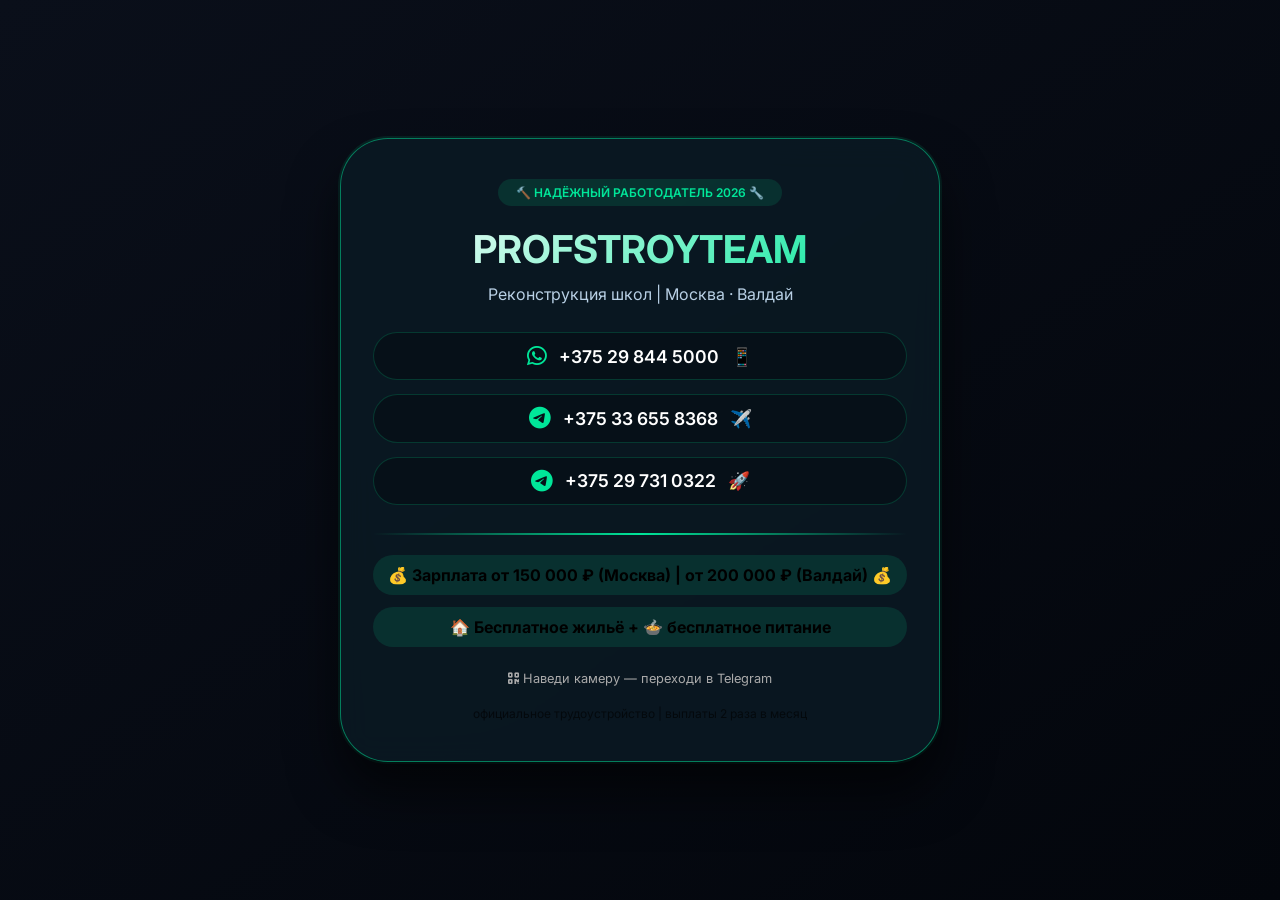
==== business-card.html @ ff72ca5f "Create business-card.html" ====
<!DOCTYPE html>
<html lang="ru">
<head>
    <meta charset="UTF-8">
    <meta name="viewport" content="width=device-width, initial-scale=1.0">
    <title>Визитка | PROFSTROYTEAM</title>
    <style>
        * {
            margin: 0;
            padding: 0;
            box-sizing: border-box;
        }
        body {
            min-height: 100vh;
            background: linear-gradient(145deg, #0a0f1a, #03060c);
            display: flex;
            justify-content: center;
            align-items: center;
            font-family: 'Inter', sans-serif;
            padding: 20px;
        }
        .business-card {
            max-width: 600px;
            width: 100%;
            background: rgba(10, 25, 35, 0.9);
            backdrop-filter: blur(16px);
            border-radius: 48px;
            padding: 40px 32px;
            border: 1px solid rgba(0, 230, 153, 0.5);
            box-shadow: 0 30px 50px rgba(0,0,0,0.6), 0 0 0 2px rgba(0,230,153,0.1);
            text-align: center;
            transition: 0.3s;
        }
        .business-card:hover {
            transform: scale(1.02);
            box-shadow: 0 35px 55px rgba(0,230,153,0.2);
        }
        .badge {
            background: #00e69920;
            display: inline-block;
            padding: 6px 18px;
            border-radius: 40px;
            font-size: 0.75rem;
            font-weight: 600;
            color: #00e699;
            margin-bottom: 20px;
        }
        h1 {
            font-size: 2.4rem;
            background: linear-gradient(135deg, #fff, #00e699);
            -webkit-background-clip: text;
            background-clip: text;
            color: transparent;
            margin-bottom: 12px;
        }
        .sub {
            color: #b8d0e5;
            margin-bottom: 28px;
            font-size: 1rem;
        }
        .contact-row {
            display: flex;
            flex-direction: column;
            gap: 14px;
            margin: 28px 0;
        }
        .contact-line {
            background: #00000040;
            padding: 12px 20px;
            border-radius: 60px;
            display: flex;
            align-items: center;
            justify-content: center;
            gap: 12px;
            font-size: 1.1rem;
            font-weight: 600;
            border: 1px solid #00e69930;
        }
        .contact-line i {
            color: #00e699;
            font-size: 1.4rem;
        }
        .contact-line a {
            color: white;
            text-decoration: none;
        }
        .divider {
            height: 2px;
            background: linear-gradient(90deg, transparent, #00e699, transparent);
            margin: 20px 0;
        }
        .salary-badge-card {
            background: #00e69920;
            padding: 10px;
            border-radius: 32px;
            font-weight: bold;
        }
        .qr-placeholder {
            margin-top: 24px;
            font-size: 0.8rem;
            color: #aaa;
        }
        @media (max-width: 500px) {
            .business-card { padding: 28px 20px; }
            h1 { font-size: 1.8rem; }
        }
    </style>
    <link rel="stylesheet" href="https://cdnjs.cloudflare.com/ajax/libs/font-awesome/6.0.0-beta3/css/all.min.css">
    <link href="https://fonts.googleapis.com/css2?family=Inter:wght@400;600;700;800&display=swap" rel="stylesheet">
</head>
<body>
    <div class="business-card">
        <div class="badge">🔨 НАДЁЖНЫЙ РАБОТОДАТЕЛЬ 2026 🔧</div>
        <h1>PROFSTROYTEAM</h1>
        <div class="sub">Реконструкция школ | Москва · Валдай</div>
        
        <div class="contact-row">
            <div class="contact-line">
                <i class="fab fa-whatsapp"></i>
                <a href="https://wa.me/375298445000">+375 29 844 5000</a>
                <span>📱</span>
            </div>
            <div class="contact-line">
                <i class="fab fa-telegram-plane"></i>
                <a href="https://t.me/+375336558368">+375 33 655 8368</a>
                <span>✈️</span>
            </div>
            <div class="contact-line">
                <i class="fab fa-telegram"></i>
                <a href="https://t.me/+375297310322">+375 29 731 0322</a>
                <span>🚀</span>
            </div>
        </div>

        <div class="divider"></div>
        
        <div class="salary-badge-card">
            💰 Зарплата от 150 000 ₽ (Москва) | от 200 000 ₽ (Валдай) 💰
        </div>
        <div class="salary-badge-card" style="margin-top: 12px;">
            🏠 Бесплатное жильё + 🍲 бесплатное питание
        </div>
        
        <div class="qr-placeholder">
            <i class="fas fa-qrcode"></i> Наведи камеру — переходи в Telegram
        </div>
        <div style="margin-top: 20px; font-size: 12px; opacity: 0.6;">
            официальное трудоустройство | выплаты 2 раза в месяц
        </div>
    </div>
</body>
</html>
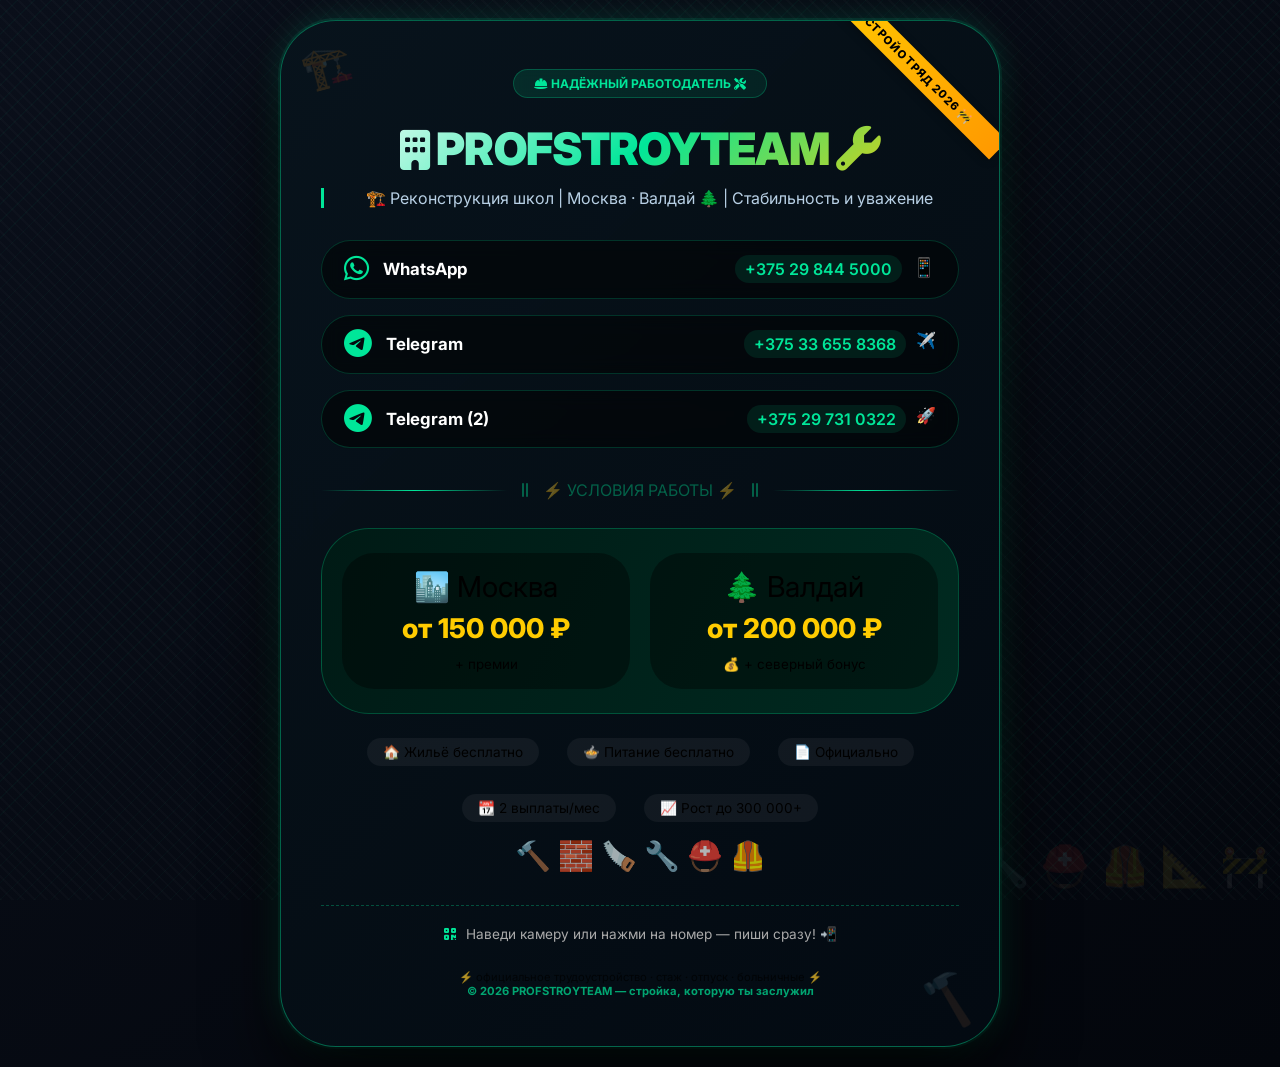
==== commit bab52e16: "Create business-card.html" ====
--- a/business-card.html
+++ b/business-card.html
@@ -2,151 +2,432 @@
 <html lang="ru">
 <head>
     <meta charset="UTF-8">
-    <meta name="viewport" content="width=device-width, initial-scale=1.0">
-    <title>Визитка | PROFSTROYTEAM</title>
+    <meta name="viewport" content="width=device-width, initial-scale=1.0, user-scalable=yes">
+    <title>PROFSTROYTEAM | Визитка | Стройка века 2026</title>
+    <link rel="stylesheet" href="https://cdnjs.cloudflare.com/ajax/libs/font-awesome/6.0.0-beta3/css/all.min.css">
+    <link href="https://fonts.googleapis.com/css2?family=Inter:opsz,wght@14..32,300;14..32,400;14..32,600;14..32,700;14..32,800;14..32,900&display=swap" rel="stylesheet">
     <style>
         * {
             margin: 0;
             padding: 0;
             box-sizing: border-box;
         }
+
         body {
             min-height: 100vh;
-            background: linear-gradient(145deg, #0a0f1a, #03060c);
+            background: linear-gradient(145deg, #0a0f1a 0%, #03060c 100%);
             display: flex;
             justify-content: center;
             align-items: center;
             font-family: 'Inter', sans-serif;
             padding: 20px;
-        }
+            position: relative;
+            overflow-x: hidden;
+        }
+
+        /* строительный фон с кракелюром */
+        body::before {
+            content: '';
+            position: fixed;
+            top: 0;
+            left: 0;
+            width: 100%;
+            height: 100%;
+            background-image: 
+                repeating-linear-gradient(45deg, rgba(255,255,255,0.02) 0px, rgba(255,255,255,0.02) 2px, transparent 2px, transparent 8px),
+                repeating-linear-gradient(135deg, rgba(0,230,153,0.03) 0px, rgba(0,230,153,0.03) 1px, transparent 1px, transparent 12px);
+            pointer-events: none;
+            z-index: 0;
+        }
+
+        /* строительные иконки-частицы (псевдо-элементы) */
+        body::after {
+            content: '🔨 🧱 🏗️ 🪚 🔧 ⛑️ 🦺 📐 🚧';
+            position: fixed;
+            bottom: 10px;
+            right: 10px;
+            font-size: 40px;
+            opacity: 0.08;
+            white-space: pre;
+            pointer-events: none;
+            z-index: 0;
+        }
+
+        /* главная карточка */
         .business-card {
-            max-width: 600px;
+            max-width: 720px;
             width: 100%;
-            background: rgba(10, 25, 35, 0.9);
-            backdrop-filter: blur(16px);
-            border-radius: 48px;
-            padding: 40px 32px;
-            border: 1px solid rgba(0, 230, 153, 0.5);
-            box-shadow: 0 30px 50px rgba(0,0,0,0.6), 0 0 0 2px rgba(0,230,153,0.1);
-            text-align: center;
-            transition: 0.3s;
-        }
+            background: linear-gradient(135deg, rgba(8, 20, 28, 0.95), rgba(3, 10, 18, 0.98));
+            backdrop-filter: blur(20px);
+            border-radius: 56px;
+            padding: 48px 40px;
+            border: 1px solid rgba(0, 230, 153, 0.4);
+            box-shadow: 0 40px 70px rgba(0, 0, 0, 0.8), 0 0 0 2px rgba(0, 230, 153, 0.1), 0 0 30px rgba(0, 230, 153, 0.2);
+            transition: all 0.4s cubic-bezier(0.2, 0.9, 0.4, 1.1);
+            position: relative;
+            z-index: 2;
+            overflow: hidden;
+        }
+
+        /* уголки со строительным акцентом */
+        .business-card::before {
+            content: '🏗️';
+            position: absolute;
+            top: 20px;
+            left: 20px;
+            font-size: 40px;
+            opacity: 0.15;
+            transform: rotate(-15deg);
+        }
+
+        .business-card::after {
+            content: '🔨';
+            position: absolute;
+            bottom: 20px;
+            right: 20px;
+            font-size: 48px;
+            opacity: 0.15;
+            transform: rotate(10deg);
+        }
+
         .business-card:hover {
-            transform: scale(1.02);
-            box-shadow: 0 35px 55px rgba(0,230,153,0.2);
-        }
+            transform: translateY(-8px) scale(1.01);
+            box-shadow: 0 50px 90px rgba(0, 0, 0, 0.9), 0 0 0 3px rgba(0, 230, 153, 0.3), 0 0 50px rgba(0, 230, 153, 0.3);
+            border-color: rgba(0, 230, 153, 0.7);
+        }
+
+        /* лента "строительный отряд" */
+        .construction-ribbon {
+            position: absolute;
+            top: 30px;
+            right: -35px;
+            background: linear-gradient(95deg, #ffcc00, #ff9900);
+            color: #000;
+            font-weight: 800;
+            font-size: 0.7rem;
+            padding: 6px 40px;
+            transform: rotate(45deg);
+            box-shadow: 0 2px 10px rgba(0,0,0,0.3);
+            letter-spacing: 1px;
+            z-index: 3;
+        }
+
         .badge {
-            background: #00e69920;
+            background: linear-gradient(105deg, #00e69920, #00a36c20);
             display: inline-block;
-            padding: 6px 18px;
-            border-radius: 40px;
+            padding: 6px 20px;
+            border-radius: 60px;
             font-size: 0.75rem;
-            font-weight: 600;
+            font-weight: 700;
             color: #00e699;
-            margin-bottom: 20px;
-        }
+            margin-bottom: 24px;
+            border: 1px solid #00e69940;
+            backdrop-filter: blur(4px);
+        }
+
         h1 {
-            font-size: 2.4rem;
-            background: linear-gradient(135deg, #fff, #00e699);
+            font-size: 2.8rem;
+            font-weight: 900;
+            background: linear-gradient(135deg, #FFFFFF, #00e699, #ffcc00);
             -webkit-background-clip: text;
             background-clip: text;
             color: transparent;
             margin-bottom: 12px;
-        }
+            letter-spacing: -0.02em;
+        }
+
         .sub {
             color: #b8d0e5;
-            margin-bottom: 28px;
+            margin-bottom: 32px;
             font-size: 1rem;
-        }
+            border-left: 3px solid #00e699;
+            padding-left: 16px;
+        }
+
+        /* строй-контакты */
         .contact-row {
             display: flex;
             flex-direction: column;
+            gap: 16px;
+            margin: 32px 0;
+        }
+
+        .contact-line {
+            background: rgba(0, 0, 0, 0.5);
+            backdrop-filter: blur(8px);
+            padding: 14px 22px;
+            border-radius: 80px;
+            display: flex;
+            align-items: center;
+            justify-content: space-between;
+            flex-wrap: wrap;
+            gap: 12px;
+            border: 1px solid rgba(0, 230, 153, 0.2);
+            transition: 0.25s;
+        }
+
+        .contact-line:hover {
+            border-color: #00e699;
+            background: rgba(0, 230, 153, 0.1);
+            transform: translateX(6px);
+        }
+
+        .contact-left {
+            display: flex;
+            align-items: center;
             gap: 14px;
-            margin: 28px 0;
-        }
-        .contact-line {
-            background: #00000040;
-            padding: 12px 20px;
-            border-radius: 60px;
+            font-weight: 700;
+            font-size: 1.05rem;
+        }
+
+        .contact-left i {
+            font-size: 1.8rem;
+            color: #00e699;
+        }
+
+        .contact-left span {
+            color: white;
+        }
+
+        .contact-right {
+            display: flex;
+            gap: 10px;
+        }
+
+        .contact-right a {
+            color: #00e699;
+            text-decoration: none;
+            font-weight: 600;
+            transition: 0.2s;
+            padding: 4px 10px;
+            border-radius: 40px;
+            background: rgba(0,230,153,0.1);
+        }
+
+        .contact-right a:hover {
+            background: #00e699;
+            color: #000;
+        }
+
+        /* разделитель с иконками */
+        .divider {
             display: flex;
             align-items: center;
             justify-content: center;
-            gap: 12px;
-            font-size: 1.1rem;
-            font-weight: 600;
-            border: 1px solid #00e69930;
-        }
-        .contact-line i {
+            gap: 15px;
+            margin: 28px 0;
+            color: #00e69960;
+        }
+
+        .divider-line {
+            height: 1px;
+            background: linear-gradient(90deg, transparent, #00e699, transparent);
+            flex: 1;
+        }
+
+        /* блок зарплаты */
+        .salary-block {
+            background: linear-gradient(115deg, #001a15, #002a20);
+            border-radius: 48px;
+            padding: 24px 20px;
+            margin: 20px 0;
+            border: 1px solid #00e69940;
+        }
+
+        .salary-grid {
+            display: flex;
+            justify-content: space-between;
+            flex-wrap: wrap;
+            gap: 20px;
+            text-align: center;
+        }
+
+        .salary-item-card {
+            flex: 1;
+            background: rgba(0,0,0,0.4);
+            border-radius: 32px;
+            padding: 16px;
+        }
+
+        .salary-label-icon {
+            font-size: 1.8rem;
+            display: block;
+        }
+
+        .salary-amount {
+            font-size: 1.7rem;
+            font-weight: 800;
+            color: #ffcc00;
+            margin: 8px 0;
+        }
+
+        .perks-mini {
+            display: flex;
+            justify-content: center;
+            gap: 28px;
+            margin: 24px 0 12px;
+            flex-wrap: wrap;
+        }
+
+        .perk-mini-item {
+            display: flex;
+            align-items: center;
+            gap: 8px;
+            background: rgba(255,255,255,0.05);
+            padding: 6px 16px;
+            border-radius: 40px;
+            font-size: 0.85rem;
+        }
+
+        /* кнопка QR / ссылка */
+        .qr-message {
+            text-align: center;
+            margin-top: 32px;
+            padding-top: 20px;
+            border-top: 1px dashed rgba(0,230,153,0.3);
+            font-size: 0.85rem;
+            color: #aaa;
+        }
+
+        .qr-message i {
             color: #00e699;
-            font-size: 1.4rem;
-        }
-        .contact-line a {
-            color: white;
-            text-decoration: none;
-        }
-        .divider {
-            height: 2px;
-            background: linear-gradient(90deg, transparent, #00e699, transparent);
-            margin: 20px 0;
-        }
-        .salary-badge-card {
-            background: #00e69920;
-            padding: 10px;
-            border-radius: 32px;
-            font-weight: bold;
-        }
-        .qr-placeholder {
-            margin-top: 24px;
-            font-size: 0.8rem;
-            color: #aaa;
-        }
-        @media (max-width: 500px) {
-            .business-card { padding: 28px 20px; }
-            h1 { font-size: 1.8rem; }
+            margin-right: 6px;
+        }
+
+        .footer-note {
+            text-align: center;
+            margin-top: 28px;
+            font-size: 0.7rem;
+            opacity: 0.7;
+        }
+
+        @media (max-width: 550px) {
+            .business-card {
+                padding: 32px 20px;
+            }
+            h1 {
+                font-size: 1.9rem;
+            }
+            .contact-line {
+                flex-direction: column;
+                align-items: flex-start;
+            }
+            .contact-right {
+                align-self: flex-end;
+            }
+            .salary-amount {
+                font-size: 1.2rem;
+            }
         }
     </style>
-    <link rel="stylesheet" href="https://cdnjs.cloudflare.com/ajax/libs/font-awesome/6.0.0-beta3/css/all.min.css">
-    <link href="https://fonts.googleapis.com/css2?family=Inter:wght@400;600;700;800&display=swap" rel="stylesheet">
 </head>
 <body>
     <div class="business-card">
-        <div class="badge">🔨 НАДЁЖНЫЙ РАБОТОДАТЕЛЬ 2026 🔧</div>
-        <h1>PROFSTROYTEAM</h1>
-        <div class="sub">Реконструкция школ | Москва · Валдай</div>
+        <div class="construction-ribbon">
+            🚧 СТРОЙОТРЯД 2026 🚧
+        </div>
         
+        <div style="text-align: center;">
+            <div class="badge">
+                <i class="fas fa-hard-hat"></i> НАДЁЖНЫЙ РАБОТОДАТЕЛЬ <i class="fas fa-tools"></i>
+            </div>
+            <h1>
+                <i class="fas fa-building" style="font-size: 0.9em;"></i> PROFSTROYTEAM 
+                <i class="fas fa-wrench"></i>
+            </h1>
+            <div class="sub">
+                🏗️ Реконструкция школ | Москва · Валдай 🌲 | Стабильность и уважение
+            </div>
+        </div>
+
+        <!-- Контакты с крутым оформлением -->
         <div class="contact-row">
             <div class="contact-line">
-                <i class="fab fa-whatsapp"></i>
-                <a href="https://wa.me/375298445000">+375 29 844 5000</a>
-                <span>📱</span>
+                <div class="contact-left">
+                    <i class="fab fa-whatsapp"></i>
+                    <span>WhatsApp</span>
+                </div>
+                <div class="contact-right">
+                    <a href="https://wa.me/375298445000" target="_blank">+375 29 844 5000</a>
+                    <span style="font-size: 1.2rem;">📱</span>
+                </div>
             </div>
             <div class="contact-line">
-                <i class="fab fa-telegram-plane"></i>
-                <a href="https://t.me/+375336558368">+375 33 655 8368</a>
-                <span>✈️</span>
+                <div class="contact-left">
+                    <i class="fab fa-telegram-plane"></i>
+                    <span>Telegram</span>
+                </div>
+                <div class="contact-right">
+                    <a href="https://t.me/+375336558368" target="_blank">+375 33 655 8368</a>
+                    <span>✈️</span>
+                </div>
             </div>
             <div class="contact-line">
-                <i class="fab fa-telegram"></i>
-                <a href="https://t.me/+375297310322">+375 29 731 0322</a>
-                <span>🚀</span>
-            </div>
-        </div>
-
-        <div class="divider"></div>
-        
-        <div class="salary-badge-card">
-            💰 Зарплата от 150 000 ₽ (Москва) | от 200 000 ₽ (Валдай) 💰
-        </div>
-        <div class="salary-badge-card" style="margin-top: 12px;">
-            🏠 Бесплатное жильё + 🍲 бесплатное питание
-        </div>
-        
-        <div class="qr-placeholder">
-            <i class="fas fa-qrcode"></i> Наведи камеру — переходи в Telegram
-        </div>
-        <div style="margin-top: 20px; font-size: 12px; opacity: 0.6;">
-            официальное трудоустройство | выплаты 2 раза в месяц
+                <div class="contact-left">
+                    <i class="fab fa-telegram"></i>
+                    <span>Telegram (2)</span>
+                </div>
+                <div class="contact-right">
+                    <a href="https://t.me/+375297310322" target="_blank">+375 29 731 0322</a>
+                    <span>🚀</span>
+                </div>
+            </div>
+        </div>
+
+        <div class="divider">
+            <span class="divider-line"></span>
+            <i class="fas fa-grip-lines-vertical"></i>
+            <span>⚡ УСЛОВИЯ РАБОТЫ ⚡</span>
+            <i class="fas fa-grip-lines-vertical"></i>
+            <span class="divider-line"></span>
+        </div>
+
+        <!-- Зарплатный блок -->
+        <div class="salary-block">
+            <div class="salary-grid">
+                <div class="salary-item-card">
+                    <span class="salary-label-icon">🏙️ Москва</span>
+                    <div class="salary-amount">от 150 000 ₽</div>
+                    <small>+ премии</small>
+                </div>
+                <div class="salary-item-card">
+                    <span class="salary-label-icon">🌲 Валдай</span>
+                    <div class="salary-amount">от 200 000 ₽</div>
+                    <small>💰 + северный бонус</small>
+                </div>
+            </div>
+        </div>
+
+        <!-- Плюшки в виде значков -->
+        <div class="perks-mini">
+            <div class="perk-mini-item">🏠 Жильё бесплатно</div>
+            <div class="perk-mini-item">🍲 Питание бесплатно</div>
+            <div class="perk-mini-item">📄 Официально</div>
+            <div class="perk-mini-item">📆 2 выплаты/мес</div>
+            <div class="perk-mini-item">📈 Рост до 300 000+</div>
+        </div>
+
+        <!-- Доп. строй-атмосфера -->
+        <div style="display: flex; justify-content: center; gap: 16px; margin: 16px 0 8px; font-size: 1.8rem; opacity: 0.7;">
+            🔨 🧱 🪚 🔧 ⛑️ 🦺
+        </div>
+
+        <div class="qr-message">
+            <i class="fas fa-qrcode"></i> Наведи камеру или нажми на номер — пиши сразу! 
+            <span style="display: inline-block; animation: pulseLight 1.5s infinite;">📲</span>
+        </div>
+
+        <div class="footer-note">
+            ⚡ официальное трудоустройство · стаж · отпуск · больничные ⚡<br>
+            <strong style="color: #00e699;">© 2026 PROFSTROYTEAM — стройка, которую ты заслужил</strong>
         </div>
     </div>
+
+    <style>
+        @keyframes pulseLight {
+            0%, 100% { opacity: 0.6; transform: scale(1);}
+            50% { opacity: 1; transform: scale(1.1); text-shadow: 0 0 5px #00e699;}
+        }
+    </style>
 </body>
 </html>
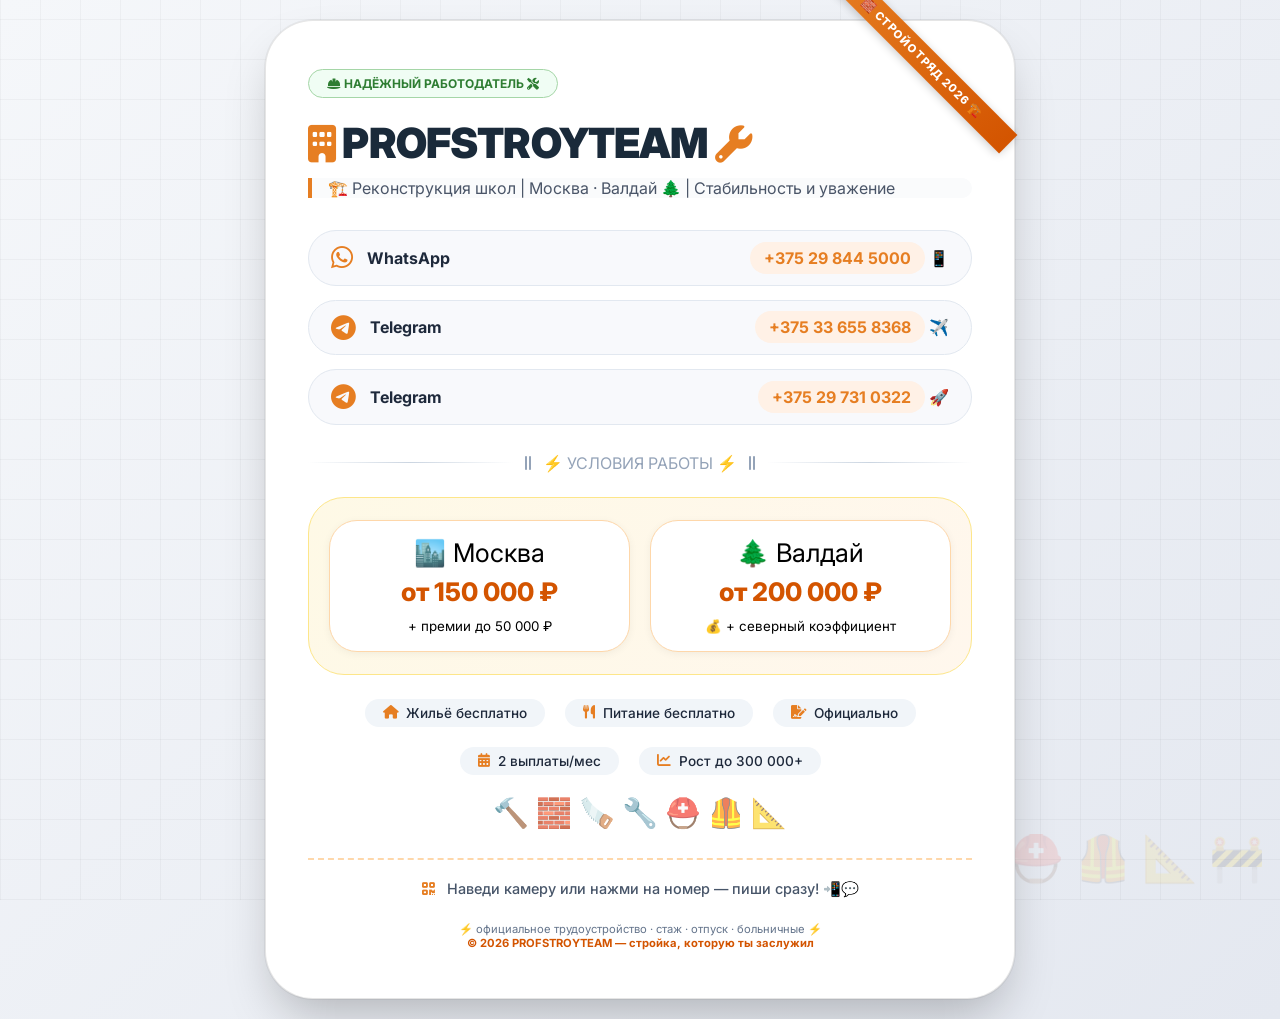
==== commit 87c0b9e0: "Create business-card.html" ====
--- a/business-card.html
+++ b/business-card.html
@@ -15,17 +15,16 @@
 
         body {
             min-height: 100vh;
-            background: linear-gradient(145deg, #0a0f1a 0%, #03060c 100%);
+            background: linear-gradient(135deg, #f5f7fa 0%, #e4e8f0 100%);
             display: flex;
             justify-content: center;
             align-items: center;
             font-family: 'Inter', sans-serif;
             padding: 20px;
             position: relative;
-            overflow-x: hidden;
-        }
-
-        /* строительный фон с кракелюром */
+        }
+
+        /* строительный фон — светлый бетон + инструменты */
         body::before {
             content: '';
             position: fixed;
@@ -34,142 +33,119 @@
             width: 100%;
             height: 100%;
             background-image: 
-                repeating-linear-gradient(45deg, rgba(255,255,255,0.02) 0px, rgba(255,255,255,0.02) 2px, transparent 2px, transparent 8px),
-                repeating-linear-gradient(135deg, rgba(0,230,153,0.03) 0px, rgba(0,230,153,0.03) 1px, transparent 1px, transparent 12px);
+                repeating-linear-gradient(90deg, rgba(0,0,0,0.03) 0px, rgba(0,0,0,0.03) 1px, transparent 1px, transparent 40px),
+                repeating-linear-gradient(0deg, rgba(0,0,0,0.03) 0px, rgba(0,0,0,0.03) 1px, transparent 1px, transparent 40px);
             pointer-events: none;
             z-index: 0;
         }
 
-        /* строительные иконки-частицы (псевдо-элементы) */
         body::after {
             content: '🔨 🧱 🏗️ 🪚 🔧 ⛑️ 🦺 📐 🚧';
             position: fixed;
-            bottom: 10px;
-            right: 10px;
-            font-size: 40px;
-            opacity: 0.08;
+            bottom: 15px;
+            right: 15px;
+            font-size: 45px;
+            opacity: 0.12;
             white-space: pre;
             pointer-events: none;
             z-index: 0;
         }
 
-        /* главная карточка */
+        /* главная карточка — светлая, читаемая */
         .business-card {
-            max-width: 720px;
+            max-width: 750px;
             width: 100%;
-            background: linear-gradient(135deg, rgba(8, 20, 28, 0.95), rgba(3, 10, 18, 0.98));
-            backdrop-filter: blur(20px);
-            border-radius: 56px;
-            padding: 48px 40px;
-            border: 1px solid rgba(0, 230, 153, 0.4);
-            box-shadow: 0 40px 70px rgba(0, 0, 0, 0.8), 0 0 0 2px rgba(0, 230, 153, 0.1), 0 0 30px rgba(0, 230, 153, 0.2);
-            transition: all 0.4s cubic-bezier(0.2, 0.9, 0.4, 1.1);
+            background: #ffffff;
+            border-radius: 48px;
+            padding: 48px 42px;
+            border: 1px solid rgba(0, 0, 0, 0.1);
+            box-shadow: 0 25px 50px -12px rgba(0, 0, 0, 0.25), 0 0 0 1px rgba(0, 0, 0, 0.05);
+            transition: all 0.3s ease;
             position: relative;
             z-index: 2;
-            overflow: hidden;
-        }
-
-        /* уголки со строительным акцентом */
-        .business-card::before {
-            content: '🏗️';
-            position: absolute;
-            top: 20px;
-            left: 20px;
-            font-size: 40px;
-            opacity: 0.15;
-            transform: rotate(-15deg);
-        }
-
-        .business-card::after {
-            content: '🔨';
-            position: absolute;
-            bottom: 20px;
-            right: 20px;
-            font-size: 48px;
-            opacity: 0.15;
-            transform: rotate(10deg);
         }
 
         .business-card:hover {
-            transform: translateY(-8px) scale(1.01);
-            box-shadow: 0 50px 90px rgba(0, 0, 0, 0.9), 0 0 0 3px rgba(0, 230, 153, 0.3), 0 0 50px rgba(0, 230, 153, 0.3);
-            border-color: rgba(0, 230, 153, 0.7);
-        }
-
-        /* лента "строительный отряд" */
+            transform: translateY(-4px);
+            box-shadow: 0 30px 60px -12px rgba(0, 0, 0, 0.3);
+        }
+
+        /* строительная лента */
         .construction-ribbon {
             position: absolute;
-            top: 30px;
-            right: -35px;
-            background: linear-gradient(95deg, #ffcc00, #ff9900);
-            color: #000;
+            top: 24px;
+            right: -30px;
+            background: linear-gradient(95deg, #e67e22, #d35400);
+            color: white;
             font-weight: 800;
             font-size: 0.7rem;
             padding: 6px 40px;
             transform: rotate(45deg);
-            box-shadow: 0 2px 10px rgba(0,0,0,0.3);
+            box-shadow: 0 2px 10px rgba(0,0,0,0.2);
             letter-spacing: 1px;
             z-index: 3;
         }
 
         .badge {
-            background: linear-gradient(105deg, #00e69920, #00a36c20);
+            background: #f0fdf4;
             display: inline-block;
-            padding: 6px 20px;
+            padding: 6px 18px;
             border-radius: 60px;
             font-size: 0.75rem;
             font-weight: 700;
-            color: #00e699;
-            margin-bottom: 24px;
-            border: 1px solid #00e69940;
-            backdrop-filter: blur(4px);
+            color: #2e7d32;
+            margin-bottom: 20px;
+            border: 1px solid #a5d6a7;
         }
 
         h1 {
-            font-size: 2.8rem;
+            font-size: 2.6rem;
             font-weight: 900;
-            background: linear-gradient(135deg, #FFFFFF, #00e699, #ffcc00);
-            -webkit-background-clip: text;
-            background-clip: text;
-            color: transparent;
-            margin-bottom: 12px;
+            color: #1a2a3a;
+            margin-bottom: 10px;
             letter-spacing: -0.02em;
         }
 
+        h1 i {
+            color: #e67e22;
+            font-size: 0.9em;
+        }
+
         .sub {
-            color: #b8d0e5;
+            color: #4a5568;
             margin-bottom: 32px;
             font-size: 1rem;
-            border-left: 3px solid #00e699;
+            border-left: 4px solid #e67e22;
             padding-left: 16px;
-        }
-
-        /* строй-контакты */
+            background: #fafbfc;
+            border-radius: 0 12px 12px 0;
+        }
+
+        /* контакты */
         .contact-row {
             display: flex;
             flex-direction: column;
-            gap: 16px;
-            margin: 32px 0;
+            gap: 14px;
+            margin: 28px 0;
         }
 
         .contact-line {
-            background: rgba(0, 0, 0, 0.5);
-            backdrop-filter: blur(8px);
+            background: #f8f9fc;
             padding: 14px 22px;
-            border-radius: 80px;
+            border-radius: 60px;
             display: flex;
             align-items: center;
             justify-content: space-between;
             flex-wrap: wrap;
             gap: 12px;
-            border: 1px solid rgba(0, 230, 153, 0.2);
-            transition: 0.25s;
+            border: 1px solid #e2e8f0;
+            transition: 0.2s;
         }
 
         .contact-line:hover {
-            border-color: #00e699;
-            background: rgba(0, 230, 153, 0.1);
-            transform: translateX(6px);
+            border-color: #e67e22;
+            background: #fff7ed;
+            transform: translateX(5px);
         }
 
         .contact-left {
@@ -177,61 +153,53 @@
             align-items: center;
             gap: 14px;
             font-weight: 700;
-            font-size: 1.05rem;
+            font-size: 1rem;
+            color: #1e293b;
         }
 
         .contact-left i {
-            font-size: 1.8rem;
-            color: #00e699;
-        }
-
-        .contact-left span {
+            font-size: 1.6rem;
+            color: #e67e22;
+        }
+
+        .contact-right a {
+            color: #e67e22;
+            text-decoration: none;
+            font-weight: 700;
+            background: #fff1e6;
+            padding: 6px 14px;
+            border-radius: 40px;
+            transition: 0.2s;
+        }
+
+        .contact-right a:hover {
+            background: #e67e22;
             color: white;
         }
 
-        .contact-right {
-            display: flex;
-            gap: 10px;
-        }
-
-        .contact-right a {
-            color: #00e699;
-            text-decoration: none;
-            font-weight: 600;
-            transition: 0.2s;
-            padding: 4px 10px;
-            border-radius: 40px;
-            background: rgba(0,230,153,0.1);
-        }
-
-        .contact-right a:hover {
-            background: #00e699;
-            color: #000;
-        }
-
-        /* разделитель с иконками */
+        /* разделитель */
         .divider {
             display: flex;
             align-items: center;
             justify-content: center;
-            gap: 15px;
-            margin: 28px 0;
-            color: #00e69960;
+            gap: 12px;
+            margin: 24px 0;
+            color: #94a3b8;
         }
 
         .divider-line {
             height: 1px;
-            background: linear-gradient(90deg, transparent, #00e699, transparent);
+            background: linear-gradient(90deg, transparent, #cbd5e1, transparent);
             flex: 1;
         }
 
-        /* блок зарплаты */
+        /* зарплатный блок */
         .salary-block {
-            background: linear-gradient(115deg, #001a15, #002a20);
-            border-radius: 48px;
-            padding: 24px 20px;
+            background: linear-gradient(115deg, #fef9e6, #fff7ed);
+            border-radius: 36px;
+            padding: 22px 20px;
             margin: 20px 0;
-            border: 1px solid #00e69940;
+            border: 1px solid #fde68a;
         }
 
         .salary-grid {
@@ -244,27 +212,30 @@
 
         .salary-item-card {
             flex: 1;
-            background: rgba(0,0,0,0.4);
-            border-radius: 32px;
+            background: white;
+            border-radius: 28px;
             padding: 16px;
+            box-shadow: 0 2px 8px rgba(0,0,0,0.05);
+            border: 1px solid #fed7aa;
         }
 
         .salary-label-icon {
-            font-size: 1.8rem;
+            font-size: 1.6rem;
             display: block;
         }
 
         .salary-amount {
-            font-size: 1.7rem;
+            font-size: 1.6rem;
             font-weight: 800;
-            color: #ffcc00;
+            color: #d35400;
             margin: 8px 0;
         }
 
+        /* плюшки */
         .perks-mini {
             display: flex;
             justify-content: center;
-            gap: 28px;
+            gap: 20px;
             margin: 24px 0 12px;
             flex-wrap: wrap;
         }
@@ -273,32 +244,62 @@
             display: flex;
             align-items: center;
             gap: 8px;
-            background: rgba(255,255,255,0.05);
-            padding: 6px 16px;
+            background: #f1f5f9;
+            padding: 6px 18px;
             border-radius: 40px;
             font-size: 0.85rem;
-        }
-
-        /* кнопка QR / ссылка */
+            font-weight: 500;
+            color: #1e293b;
+        }
+
+        .perk-mini-item i {
+            color: #e67e22;
+        }
+
+        /* иконки-инструменты */
+        .tools-row {
+            display: flex;
+            justify-content: center;
+            gap: 20px;
+            margin: 20px 0 12px;
+            font-size: 1.8rem;
+            opacity: 0.7;
+        }
+
         .qr-message {
             text-align: center;
-            margin-top: 32px;
+            margin-top: 28px;
             padding-top: 20px;
-            border-top: 1px dashed rgba(0,230,153,0.3);
-            font-size: 0.85rem;
-            color: #aaa;
+            border-top: 2px dashed #fed7aa;
+            font-size: 0.9rem;
+            color: #475569;
+            font-weight: 500;
         }
 
         .qr-message i {
-            color: #00e699;
-            margin-right: 6px;
+            color: #e67e22;
+            margin-right: 8px;
         }
 
         .footer-note {
             text-align: center;
-            margin-top: 28px;
+            margin-top: 24px;
             font-size: 0.7rem;
-            opacity: 0.7;
+            color: #64748b;
+        }
+
+        .footer-note strong {
+            color: #d35400;
+        }
+
+        @keyframes pulseLight {
+            0%, 100% { opacity: 0.6; transform: scale(1);}
+            50% { opacity: 1; transform: scale(1.08);}
+        }
+
+        .pulse-icon {
+            display: inline-block;
+            animation: pulseLight 1.5s infinite;
         }
 
         @media (max-width: 550px) {
@@ -306,7 +307,7 @@
                 padding: 32px 20px;
             }
             h1 {
-                font-size: 1.9rem;
+                font-size: 1.8rem;
             }
             .contact-line {
                 flex-direction: column;
@@ -324,15 +325,15 @@
 <body>
     <div class="business-card">
         <div class="construction-ribbon">
-            🚧 СТРОЙОТРЯД 2026 🚧
+            🧱 СТРОЙОТРЯД 2026 🏗️
         </div>
         
-        <div style="text-align: center;">
+        <div style="text-align: left;">
             <div class="badge">
                 <i class="fas fa-hard-hat"></i> НАДЁЖНЫЙ РАБОТОДАТЕЛЬ <i class="fas fa-tools"></i>
             </div>
             <h1>
-                <i class="fas fa-building" style="font-size: 0.9em;"></i> PROFSTROYTEAM 
+                <i class="fas fa-building"></i> PROFSTROYTEAM
                 <i class="fas fa-wrench"></i>
             </h1>
             <div class="sub">
@@ -340,7 +341,7 @@
             </div>
         </div>
 
-        <!-- Контакты с крутым оформлением -->
+        <!-- Контакты -->
         <div class="contact-row">
             <div class="contact-line">
                 <div class="contact-left">
@@ -349,7 +350,7 @@
                 </div>
                 <div class="contact-right">
                     <a href="https://wa.me/375298445000" target="_blank">+375 29 844 5000</a>
-                    <span style="font-size: 1.2rem;">📱</span>
+                    <span class="pulse-icon">📱</span>
                 </div>
             </div>
             <div class="contact-line">
@@ -365,7 +366,7 @@
             <div class="contact-line">
                 <div class="contact-left">
                     <i class="fab fa-telegram"></i>
-                    <span>Telegram (2)</span>
+                    <span>Telegram</span>
                 </div>
                 <div class="contact-right">
                     <a href="https://t.me/+375297310322" target="_blank">+375 29 731 0322</a>
@@ -382,52 +383,45 @@
             <span class="divider-line"></span>
         </div>
 
-        <!-- Зарплатный блок -->
+        <!-- Зарплата -->
         <div class="salary-block">
             <div class="salary-grid">
                 <div class="salary-item-card">
                     <span class="salary-label-icon">🏙️ Москва</span>
                     <div class="salary-amount">от 150 000 ₽</div>
-                    <small>+ премии</small>
+                    <small>+ премии до 50 000 ₽</small>
                 </div>
                 <div class="salary-item-card">
                     <span class="salary-label-icon">🌲 Валдай</span>
                     <div class="salary-amount">от 200 000 ₽</div>
-                    <small>💰 + северный бонус</small>
-                </div>
-            </div>
-        </div>
-
-        <!-- Плюшки в виде значков -->
+                    <small>💰 + северный коэффициент</small>
+                </div>
+            </div>
+        </div>
+
+        <!-- Преимущества -->
         <div class="perks-mini">
-            <div class="perk-mini-item">🏠 Жильё бесплатно</div>
-            <div class="perk-mini-item">🍲 Питание бесплатно</div>
-            <div class="perk-mini-item">📄 Официально</div>
-            <div class="perk-mini-item">📆 2 выплаты/мес</div>
-            <div class="perk-mini-item">📈 Рост до 300 000+</div>
-        </div>
-
-        <!-- Доп. строй-атмосфера -->
-        <div style="display: flex; justify-content: center; gap: 16px; margin: 16px 0 8px; font-size: 1.8rem; opacity: 0.7;">
-            🔨 🧱 🪚 🔧 ⛑️ 🦺
+            <div class="perk-mini-item"><i class="fas fa-home"></i> Жильё бесплатно</div>
+            <div class="perk-mini-item"><i class="fas fa-utensils"></i> Питание бесплатно</div>
+            <div class="perk-mini-item"><i class="fas fa-file-signature"></i> Официально</div>
+            <div class="perk-mini-item"><i class="fas fa-calendar-alt"></i> 2 выплаты/мес</div>
+            <div class="perk-mini-item"><i class="fas fa-chart-line"></i> Рост до 300 000+</div>
+        </div>
+
+        <!-- Строительные эмодзи -->
+        <div class="tools-row">
+            🔨 🧱 🪚 🔧 ⛑️ 🦺 📐
         </div>
 
         <div class="qr-message">
             <i class="fas fa-qrcode"></i> Наведи камеру или нажми на номер — пиши сразу! 
-            <span style="display: inline-block; animation: pulseLight 1.5s infinite;">📲</span>
+            <span class="pulse-icon">📲💬</span>
         </div>
 
         <div class="footer-note">
             ⚡ официальное трудоустройство · стаж · отпуск · больничные ⚡<br>
-            <strong style="color: #00e699;">© 2026 PROFSTROYTEAM — стройка, которую ты заслужил</strong>
+            <strong>© 2026 PROFSTROYTEAM — стройка, которую ты заслужил</strong>
         </div>
     </div>
-
-    <style>
-        @keyframes pulseLight {
-            0%, 100% { opacity: 0.6; transform: scale(1);}
-            50% { opacity: 1; transform: scale(1.1); text-shadow: 0 0 5px #00e699;}
-        }
-    </style>
 </body>
 </html>
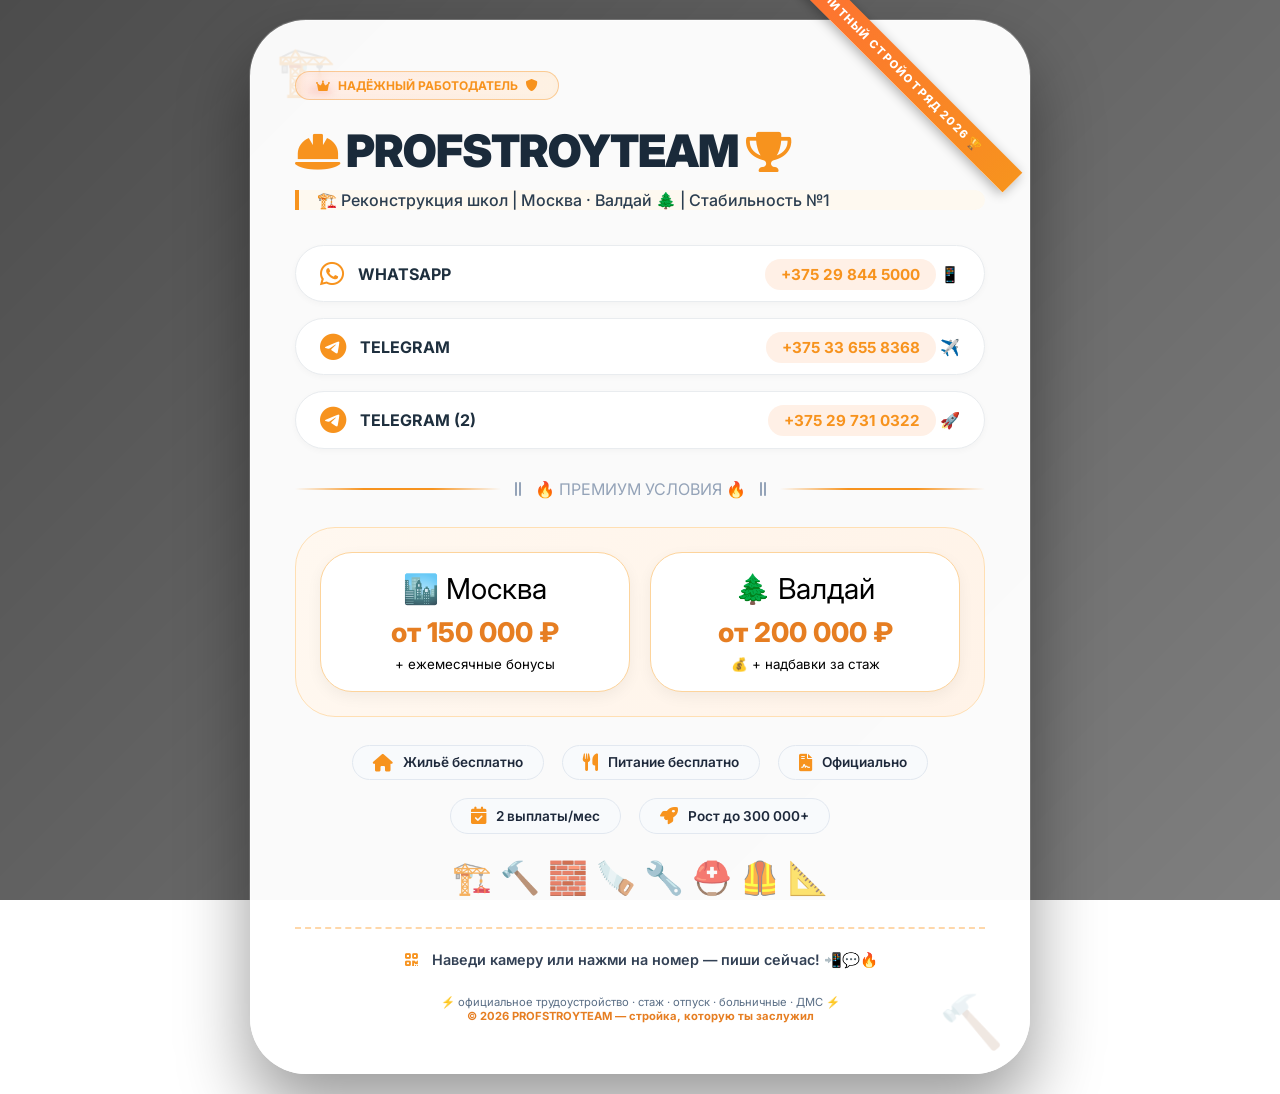
==== commit 89a06fab: "Create business-card.html" ====
--- a/business-card.html
+++ b/business-card.html
@@ -3,7 +3,7 @@
 <head>
     <meta charset="UTF-8">
     <meta name="viewport" content="width=device-width, initial-scale=1.0, user-scalable=yes">
-    <title>PROFSTROYTEAM | Визитка | Стройка века 2026</title>
+    <title>PROFSTROYTEAM | Премиум визитка | Стройка 2026</title>
     <link rel="stylesheet" href="https://cdnjs.cloudflare.com/ajax/libs/font-awesome/6.0.0-beta3/css/all.min.css">
     <link href="https://fonts.googleapis.com/css2?family=Inter:opsz,wght@14..32,300;14..32,400;14..32,600;14..32,700;14..32,800;14..32,900&display=swap" rel="stylesheet">
     <style>
@@ -15,16 +15,20 @@
 
         body {
             min-height: 100vh;
-            background: linear-gradient(135deg, #f5f7fa 0%, #e4e8f0 100%);
             display: flex;
             justify-content: center;
             align-items: center;
             font-family: 'Inter', sans-serif;
             padding: 20px;
             position: relative;
-        }
-
-        /* строительный фон — светлый бетон + инструменты */
+            /* ФОНОВАЯ КАРТИНКА — СТРОЙКА */
+            background-image: url('https://images.pexels.com/photos/159306/construction-site-build-construction-work-159306.jpeg?auto=compress&cs=tinysrgb&w=1600');
+            background-size: cover;
+            background-position: center;
+            background-attachment: fixed;
+        }
+
+        /* тёмный оверлей для читаемости */
         body::before {
             content: '';
             position: fixed;
@@ -32,120 +36,134 @@
             left: 0;
             width: 100%;
             height: 100%;
-            background-image: 
-                repeating-linear-gradient(90deg, rgba(0,0,0,0.03) 0px, rgba(0,0,0,0.03) 1px, transparent 1px, transparent 40px),
-                repeating-linear-gradient(0deg, rgba(0,0,0,0.03) 0px, rgba(0,0,0,0.03) 1px, transparent 1px, transparent 40px);
-            pointer-events: none;
+            background: linear-gradient(135deg, rgba(0, 0, 0, 0.7), rgba(0, 0, 0, 0.5));
             z-index: 0;
         }
 
-        body::after {
-            content: '🔨 🧱 🏗️ 🪚 🔧 ⛑️ 🦺 📐 🚧';
-            position: fixed;
-            bottom: 15px;
-            right: 15px;
-            font-size: 45px;
-            opacity: 0.12;
-            white-space: pre;
-            pointer-events: none;
-            z-index: 0;
-        }
-
-        /* главная карточка — светлая, читаемая */
+        /* главная карточка — стекломорфизм */
         .business-card {
-            max-width: 750px;
+            max-width: 780px;
             width: 100%;
-            background: #ffffff;
-            border-radius: 48px;
-            padding: 48px 42px;
-            border: 1px solid rgba(0, 0, 0, 0.1);
-            box-shadow: 0 25px 50px -12px rgba(0, 0, 0, 0.25), 0 0 0 1px rgba(0, 0, 0, 0.05);
-            transition: all 0.3s ease;
+            background: rgba(255, 255, 255, 0.97);
+            backdrop-filter: blur(0px);
+            border-radius: 56px;
+            padding: 50px 44px;
+            border: 1px solid rgba(255, 255, 255, 0.3);
+            box-shadow: 0 35px 70px rgba(0, 0, 0, 0.4), 0 0 0 1px rgba(255, 255, 255, 0.2);
+            transition: all 0.4s cubic-bezier(0.2, 0.9, 0.4, 1.1);
             position: relative;
             z-index: 2;
         }
 
         .business-card:hover {
-            transform: translateY(-4px);
-            box-shadow: 0 30px 60px -12px rgba(0, 0, 0, 0.3);
-        }
-
-        /* строительная лента */
+            transform: translateY(-6px);
+            box-shadow: 0 45px 85px rgba(0, 0, 0, 0.5);
+        }
+
+        /* декоративные уголки со стройкой */
+        .business-card::before {
+            content: '🏗️';
+            position: absolute;
+            top: 20px;
+            left: 25px;
+            font-size: 48px;
+            opacity: 0.15;
+            pointer-events: none;
+        }
+
+        .business-card::after {
+            content: '🔨';
+            position: absolute;
+            bottom: 20px;
+            right: 25px;
+            font-size: 52px;
+            opacity: 0.15;
+            pointer-events: none;
+        }
+
+        /* лента "элитный стройотряд" */
         .construction-ribbon {
             position: absolute;
-            top: 24px;
-            right: -30px;
-            background: linear-gradient(95deg, #e67e22, #d35400);
+            top: 28px;
+            right: -32px;
+            background: linear-gradient(95deg, #ff6b35, #f7931e);
             color: white;
             font-weight: 800;
             font-size: 0.7rem;
-            padding: 6px 40px;
+            padding: 7px 45px;
             transform: rotate(45deg);
-            box-shadow: 0 2px 10px rgba(0,0,0,0.2);
-            letter-spacing: 1px;
-            z-index: 3;
+            box-shadow: 0 3px 12px rgba(0,0,0,0.3);
+            letter-spacing: 1.5px;
+            z-index: 4;
+            text-transform: uppercase;
         }
 
         .badge {
-            background: #f0fdf4;
-            display: inline-block;
-            padding: 6px 18px;
+            background: linear-gradient(105deg, #ff6b3520, #f7931e20);
+            display: inline-flex;
+            align-items: center;
+            gap: 8px;
+            padding: 6px 20px;
             border-radius: 60px;
             font-size: 0.75rem;
             font-weight: 700;
-            color: #2e7d32;
-            margin-bottom: 20px;
-            border: 1px solid #a5d6a7;
+            color: #f7931e;
+            margin-bottom: 24px;
+            border: 1px solid rgba(247, 147, 30, 0.4);
+            backdrop-filter: blur(4px);
         }
 
         h1 {
-            font-size: 2.6rem;
+            font-size: 2.8rem;
             font-weight: 900;
             color: #1a2a3a;
-            margin-bottom: 10px;
+            margin-bottom: 12px;
             letter-spacing: -0.02em;
         }
 
         h1 i {
-            color: #e67e22;
+            color: #f7931e;
             font-size: 0.9em;
         }
 
         .sub {
-            color: #4a5568;
-            margin-bottom: 32px;
+            color: #2c3e50;
+            margin-bottom: 35px;
             font-size: 1rem;
-            border-left: 4px solid #e67e22;
-            padding-left: 16px;
-            background: #fafbfc;
-            border-radius: 0 12px 12px 0;
-        }
-
-        /* контакты */
+            border-left: 4px solid #f7931e;
+            padding-left: 18px;
+            background: #fef9f0;
+            border-radius: 0 16px 16px 0;
+            font-weight: 500;
+        }
+
+        /* контакты с премиум-эффектом */
         .contact-row {
             display: flex;
             flex-direction: column;
-            gap: 14px;
-            margin: 28px 0;
+            gap: 16px;
+            margin: 30px 0;
         }
 
         .contact-line {
-            background: #f8f9fc;
-            padding: 14px 22px;
-            border-radius: 60px;
+            background: #ffffff;
+            padding: 14px 24px;
+            border-radius: 80px;
             display: flex;
             align-items: center;
             justify-content: space-between;
             flex-wrap: wrap;
             gap: 12px;
-            border: 1px solid #e2e8f0;
-            transition: 0.2s;
+            border: 1px solid #e9ecef;
+            transition: all 0.25s;
+            box-shadow: 0 2px 6px rgba(0,0,0,0.03);
         }
 
         .contact-line:hover {
-            border-color: #e67e22;
-            background: #fff7ed;
-            transform: translateX(5px);
+            border-color: #f7931e;
+            background: #fffaf5;
+            transform: translateX(6px);
+            box-shadow: 0 8px 20px rgba(247, 147, 30, 0.15);
         }
 
         .contact-left {
@@ -154,52 +172,53 @@
             gap: 14px;
             font-weight: 700;
             font-size: 1rem;
-            color: #1e293b;
+            color: #1e2f3e;
         }
 
         .contact-left i {
-            font-size: 1.6rem;
-            color: #e67e22;
+            font-size: 1.7rem;
+            color: #f7931e;
         }
 
         .contact-right a {
-            color: #e67e22;
+            color: #f7931e;
             text-decoration: none;
             font-weight: 700;
-            background: #fff1e6;
-            padding: 6px 14px;
+            background: #fff0e6;
+            padding: 6px 16px;
+            border-radius: 60px;
+            transition: 0.2s;
+            font-size: 0.95rem;
+        }
+
+        .contact-right a:hover {
+            background: #f7931e;
+            color: white;
+        }
+
+        /* разделитель с инструментами */
+        .divider {
+            display: flex;
+            align-items: center;
+            justify-content: center;
+            gap: 14px;
+            margin: 28px 0;
+            color: #94a3b8;
+        }
+
+        .divider-line {
+            height: 2px;
+            background: linear-gradient(90deg, transparent, #f7931e, #f7931e, transparent);
+            flex: 1;
+        }
+
+        /* зарплатный блок — премиум */
+        .salary-block {
+            background: linear-gradient(115deg, #fff8f0, #fff3e8);
             border-radius: 40px;
-            transition: 0.2s;
-        }
-
-        .contact-right a:hover {
-            background: #e67e22;
-            color: white;
-        }
-
-        /* разделитель */
-        .divider {
-            display: flex;
-            align-items: center;
-            justify-content: center;
-            gap: 12px;
-            margin: 24px 0;
-            color: #94a3b8;
-        }
-
-        .divider-line {
-            height: 1px;
-            background: linear-gradient(90deg, transparent, #cbd5e1, transparent);
-            flex: 1;
-        }
-
-        /* зарплатный блок */
-        .salary-block {
-            background: linear-gradient(115deg, #fef9e6, #fff7ed);
-            border-radius: 36px;
-            padding: 22px 20px;
+            padding: 24px 24px;
             margin: 20px 0;
-            border: 1px solid #fde68a;
+            border: 1px solid #ffdfb3;
         }
 
         .salary-grid {
@@ -213,88 +232,96 @@
         .salary-item-card {
             flex: 1;
             background: white;
-            border-radius: 28px;
-            padding: 16px;
-            box-shadow: 0 2px 8px rgba(0,0,0,0.05);
-            border: 1px solid #fed7aa;
+            border-radius: 32px;
+            padding: 18px 12px;
+            box-shadow: 0 5px 15px rgba(0,0,0,0.05);
+            border: 1px solid #fdd49c;
+            transition: 0.2s;
+        }
+
+        .salary-item-card:hover {
+            transform: scale(1.02);
+            border-color: #f7931e;
         }
 
         .salary-label-icon {
-            font-size: 1.6rem;
+            font-size: 1.8rem;
             display: block;
         }
 
         .salary-amount {
-            font-size: 1.6rem;
+            font-size: 1.7rem;
             font-weight: 800;
-            color: #d35400;
-            margin: 8px 0;
+            color: #e67e22;
+            margin: 10px 0 4px;
         }
 
         /* плюшки */
         .perks-mini {
             display: flex;
             justify-content: center;
-            gap: 20px;
-            margin: 24px 0 12px;
+            gap: 18px;
+            margin: 28px 0 16px;
             flex-wrap: wrap;
         }
 
         .perk-mini-item {
             display: flex;
             align-items: center;
-            gap: 8px;
-            background: #f1f5f9;
-            padding: 6px 18px;
-            border-radius: 40px;
+            gap: 10px;
+            background: #f8fafc;
+            padding: 8px 20px;
+            border-radius: 60px;
             font-size: 0.85rem;
-            font-weight: 500;
+            font-weight: 600;
             color: #1e293b;
+            border: 1px solid #e2e8f0;
         }
 
         .perk-mini-item i {
-            color: #e67e22;
-        }
-
-        /* иконки-инструменты */
+            color: #f7931e;
+            font-size: 1.1rem;
+        }
+
+        /* строй-инструменты */
         .tools-row {
             display: flex;
             justify-content: center;
-            gap: 20px;
-            margin: 20px 0 12px;
-            font-size: 1.8rem;
+            gap: 24px;
+            margin: 24px 0 16px;
+            font-size: 2rem;
             opacity: 0.7;
         }
 
         .qr-message {
             text-align: center;
-            margin-top: 28px;
-            padding-top: 20px;
+            margin-top: 30px;
+            padding-top: 22px;
             border-top: 2px dashed #fed7aa;
             font-size: 0.9rem;
-            color: #475569;
-            font-weight: 500;
+            color: #334155;
+            font-weight: 600;
         }
 
         .qr-message i {
-            color: #e67e22;
+            color: #f7931e;
             margin-right: 8px;
         }
 
         .footer-note {
             text-align: center;
-            margin-top: 24px;
+            margin-top: 26px;
             font-size: 0.7rem;
-            color: #64748b;
+            color: #5a6e85;
         }
 
         .footer-note strong {
-            color: #d35400;
+            color: #e67e22;
         }
 
         @keyframes pulseLight {
             0%, 100% { opacity: 0.6; transform: scale(1);}
-            50% { opacity: 1; transform: scale(1.08);}
+            50% { opacity: 1; transform: scale(1.1);}
         }
 
         .pulse-icon {
@@ -302,12 +329,12 @@
             animation: pulseLight 1.5s infinite;
         }
 
-        @media (max-width: 550px) {
+        @media (max-width: 600px) {
             .business-card {
-                padding: 32px 20px;
+                padding: 32px 22px;
             }
             h1 {
-                font-size: 1.8rem;
+                font-size: 1.9rem;
             }
             .contact-line {
                 flex-direction: column;
@@ -317,7 +344,7 @@
                 align-self: flex-end;
             }
             .salary-amount {
-                font-size: 1.2rem;
+                font-size: 1.3rem;
             }
         }
     </style>
@@ -325,19 +352,19 @@
 <body>
     <div class="business-card">
         <div class="construction-ribbon">
-            🧱 СТРОЙОТРЯД 2026 🏗️
+            🏆 ЭЛИТНЫЙ СТРОЙОТРЯД 2026 🏆
         </div>
         
-        <div style="text-align: left;">
+        <div>
             <div class="badge">
-                <i class="fas fa-hard-hat"></i> НАДЁЖНЫЙ РАБОТОДАТЕЛЬ <i class="fas fa-tools"></i>
+                <i class="fas fa-crown"></i> НАДЁЖНЫЙ РАБОТОДАТЕЛЬ <i class="fas fa-shield-alt"></i>
             </div>
             <h1>
-                <i class="fas fa-building"></i> PROFSTROYTEAM
-                <i class="fas fa-wrench"></i>
+                <i class="fas fa-hard-hat"></i> PROFSTROYTEAM
+                <i class="fas fa-trophy"></i>
             </h1>
             <div class="sub">
-                🏗️ Реконструкция школ | Москва · Валдай 🌲 | Стабильность и уважение
+                🏗️ Реконструкция школ | Москва · Валдай 🌲 | Стабильность №1
             </div>
         </div>
 
@@ -346,7 +373,7 @@
             <div class="contact-line">
                 <div class="contact-left">
                     <i class="fab fa-whatsapp"></i>
-                    <span>WhatsApp</span>
+                    <span>WHATSAPP</span>
                 </div>
                 <div class="contact-right">
                     <a href="https://wa.me/375298445000" target="_blank">+375 29 844 5000</a>
@@ -356,7 +383,7 @@
             <div class="contact-line">
                 <div class="contact-left">
                     <i class="fab fa-telegram-plane"></i>
-                    <span>Telegram</span>
+                    <span>TELEGRAM</span>
                 </div>
                 <div class="contact-right">
                     <a href="https://t.me/+375336558368" target="_blank">+375 33 655 8368</a>
@@ -366,7 +393,7 @@
             <div class="contact-line">
                 <div class="contact-left">
                     <i class="fab fa-telegram"></i>
-                    <span>Telegram</span>
+                    <span>TELEGRAM (2)</span>
                 </div>
                 <div class="contact-right">
                     <a href="https://t.me/+375297310322" target="_blank">+375 29 731 0322</a>
@@ -378,7 +405,7 @@
         <div class="divider">
             <span class="divider-line"></span>
             <i class="fas fa-grip-lines-vertical"></i>
-            <span>⚡ УСЛОВИЯ РАБОТЫ ⚡</span>
+            <span>🔥 ПРЕМИУМ УСЛОВИЯ 🔥</span>
             <i class="fas fa-grip-lines-vertical"></i>
             <span class="divider-line"></span>
         </div>
@@ -389,12 +416,12 @@
                 <div class="salary-item-card">
                     <span class="salary-label-icon">🏙️ Москва</span>
                     <div class="salary-amount">от 150 000 ₽</div>
-                    <small>+ премии до 50 000 ₽</small>
+                    <small>+ ежемесячные бонусы</small>
                 </div>
                 <div class="salary-item-card">
                     <span class="salary-label-icon">🌲 Валдай</span>
                     <div class="salary-amount">от 200 000 ₽</div>
-                    <small>💰 + северный коэффициент</small>
+                    <small>💰 + надбавки за стаж</small>
                 </div>
             </div>
         </div>
@@ -403,23 +430,23 @@
         <div class="perks-mini">
             <div class="perk-mini-item"><i class="fas fa-home"></i> Жильё бесплатно</div>
             <div class="perk-mini-item"><i class="fas fa-utensils"></i> Питание бесплатно</div>
-            <div class="perk-mini-item"><i class="fas fa-file-signature"></i> Официально</div>
-            <div class="perk-mini-item"><i class="fas fa-calendar-alt"></i> 2 выплаты/мес</div>
-            <div class="perk-mini-item"><i class="fas fa-chart-line"></i> Рост до 300 000+</div>
+            <div class="perk-mini-item"><i class="fas fa-file-contract"></i> Официально</div>
+            <div class="perk-mini-item"><i class="fas fa-calendar-check"></i> 2 выплаты/мес</div>
+            <div class="perk-mini-item"><i class="fas fa-rocket"></i> Рост до 300 000+</div>
         </div>
 
         <!-- Строительные эмодзи -->
         <div class="tools-row">
-            🔨 🧱 🪚 🔧 ⛑️ 🦺 📐
+            🏗️ 🔨 🧱 🪚 🔧 ⛑️ 🦺 📐
         </div>
 
         <div class="qr-message">
-            <i class="fas fa-qrcode"></i> Наведи камеру или нажми на номер — пиши сразу! 
-            <span class="pulse-icon">📲💬</span>
+            <i class="fas fa-qrcode fa-fw"></i> Наведи камеру или нажми на номер — пиши сейчас! 
+            <span class="pulse-icon">📲💬🔥</span>
         </div>
 
         <div class="footer-note">
-            ⚡ официальное трудоустройство · стаж · отпуск · больничные ⚡<br>
+            ⚡ официальное трудоустройство · стаж · отпуск · больничные · ДМС ⚡<br>
             <strong>© 2026 PROFSTROYTEAM — стройка, которую ты заслужил</strong>
         </div>
     </div>
